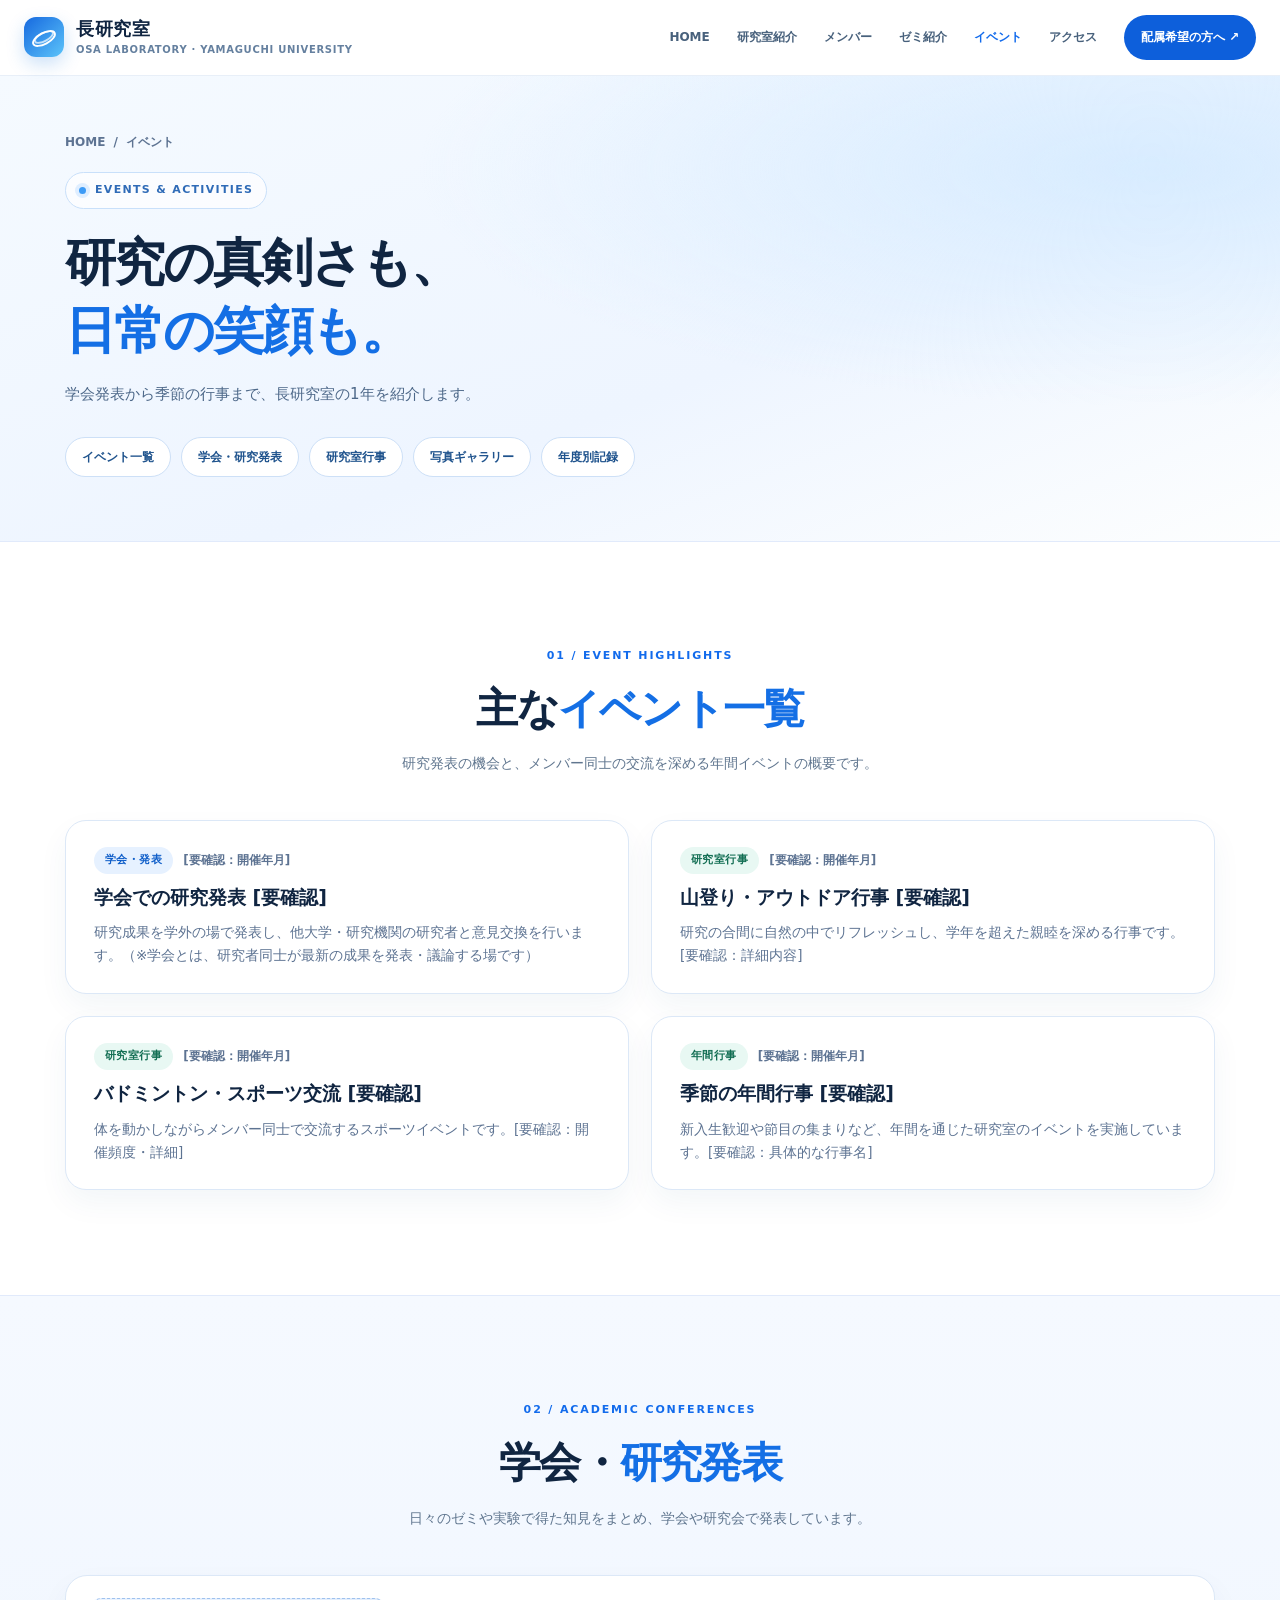
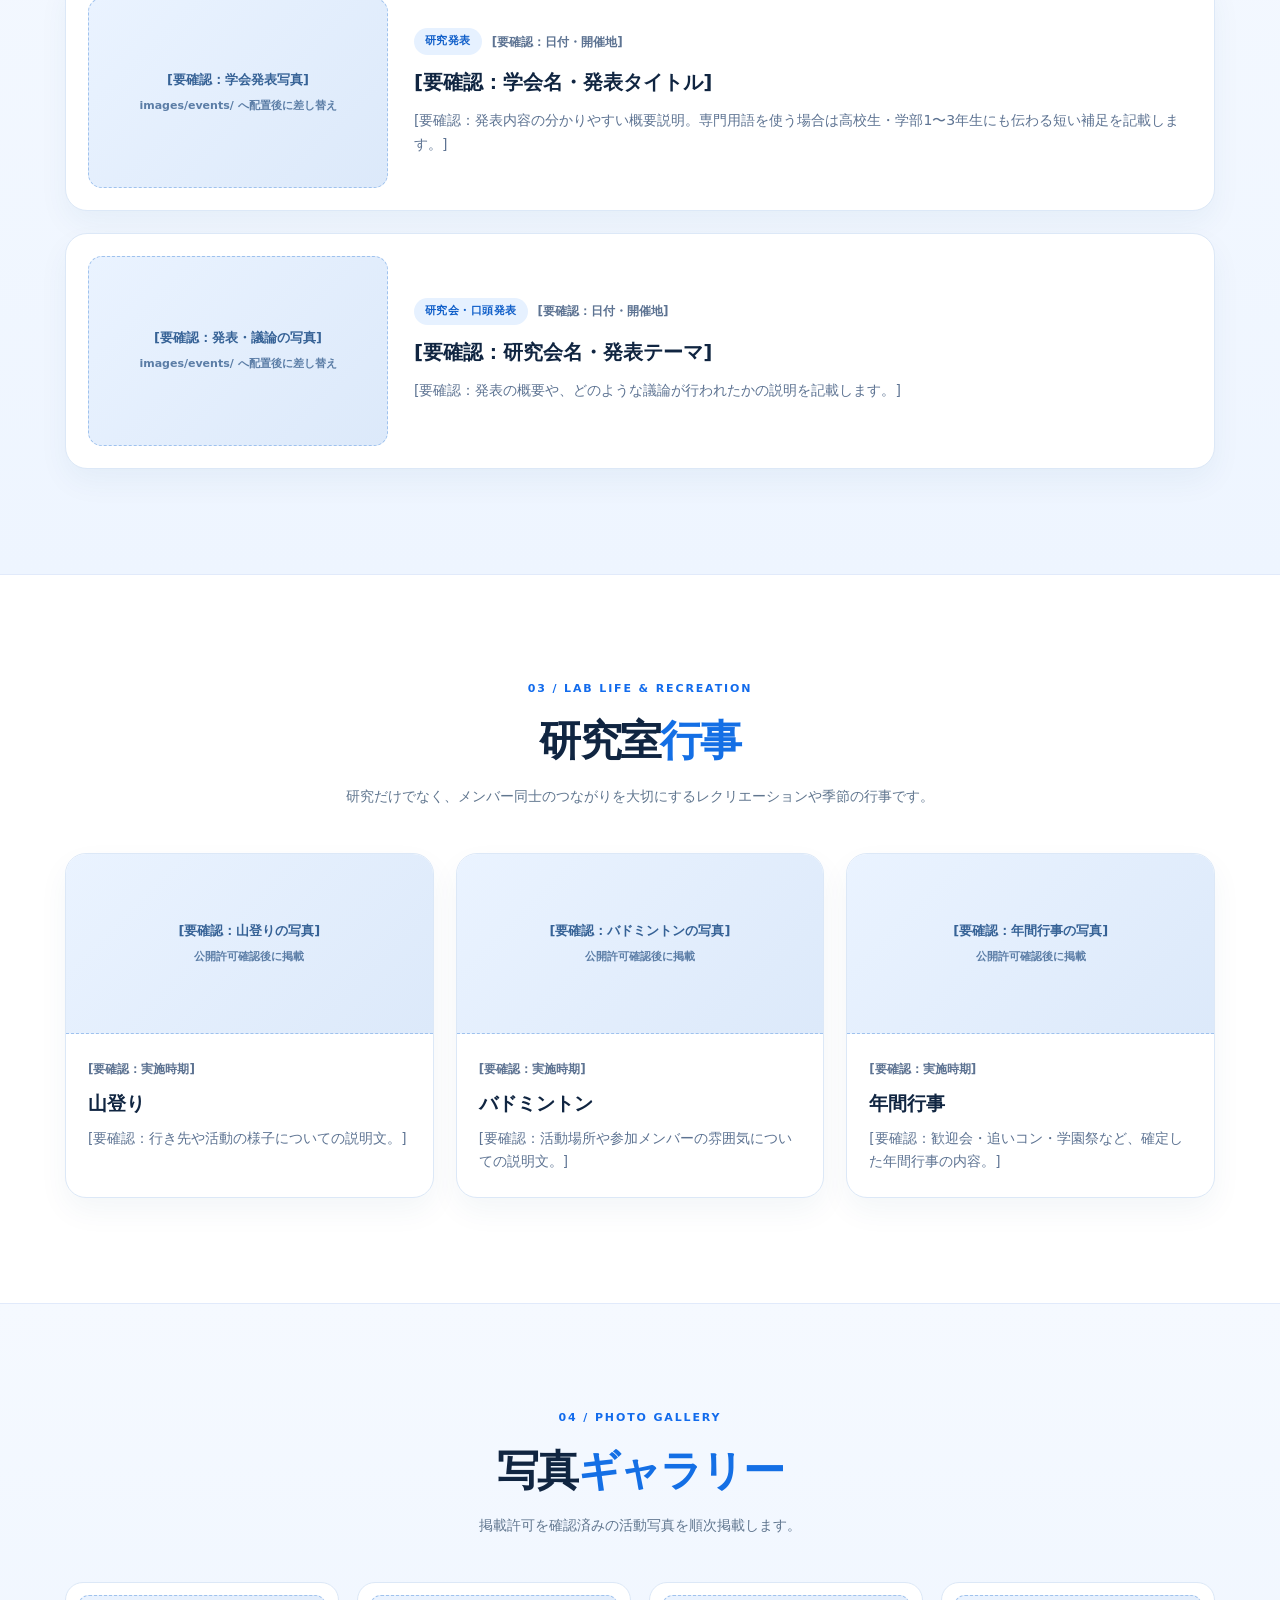
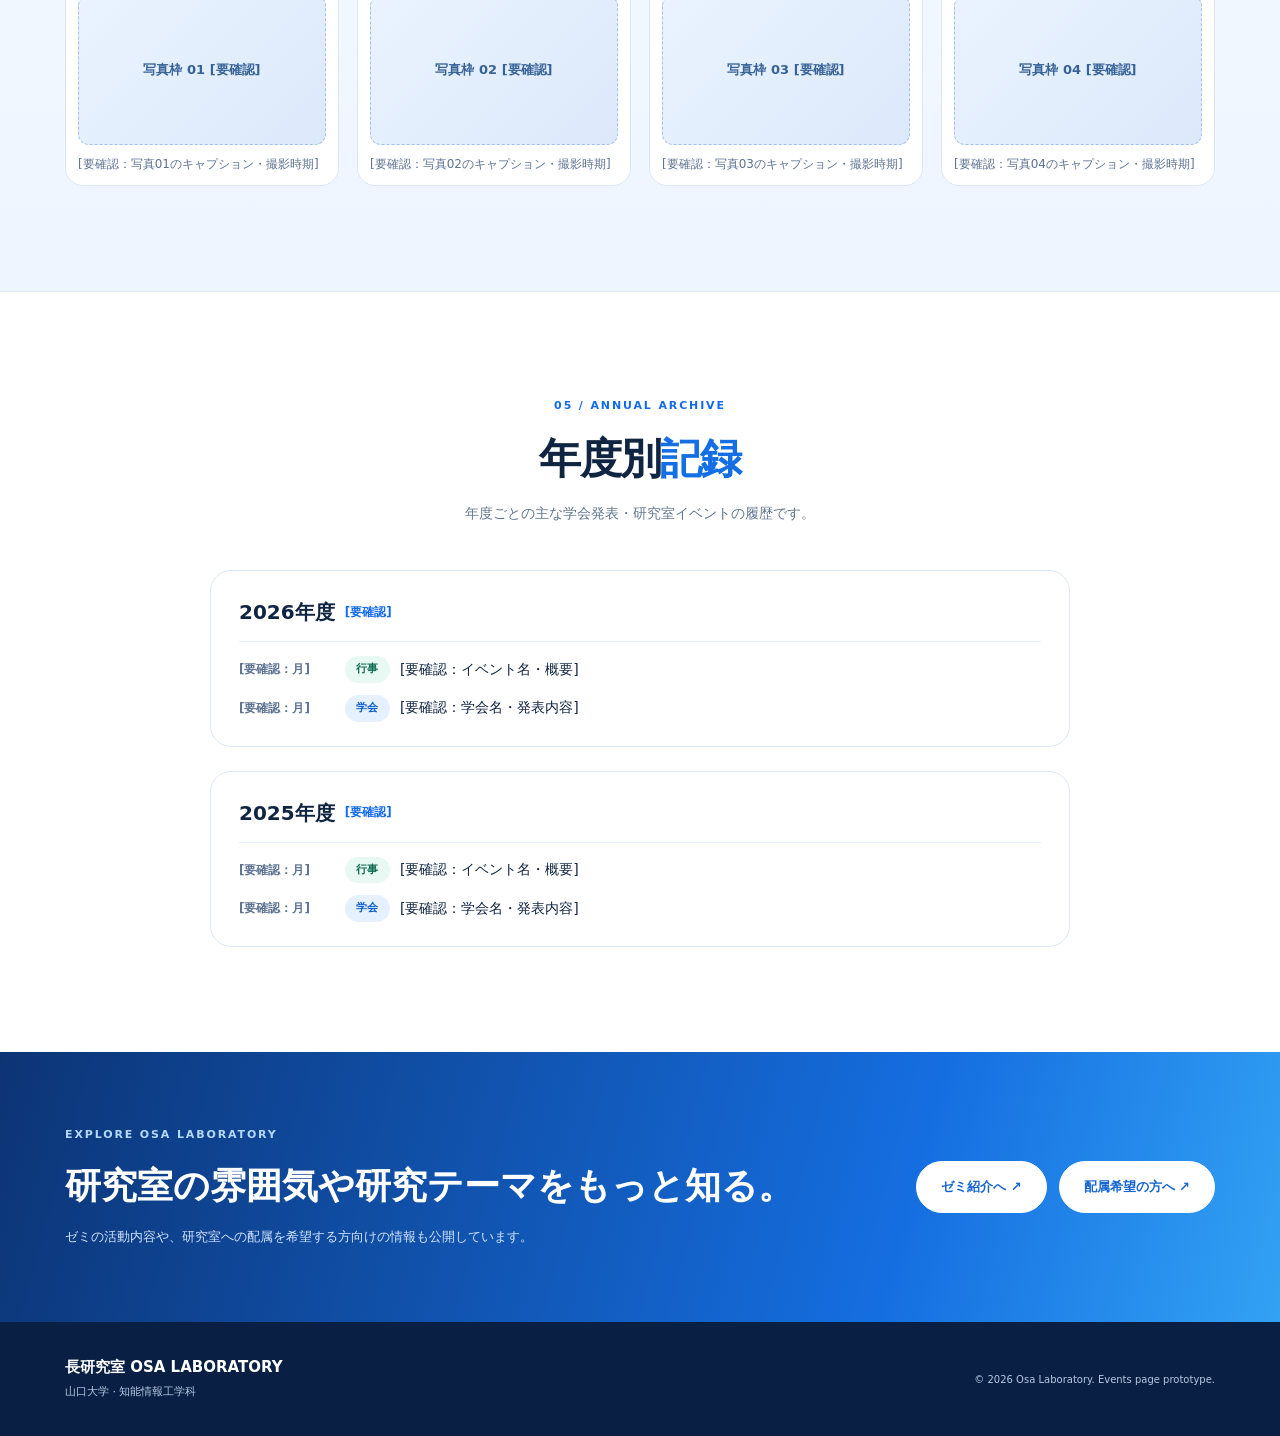
==== lab_website/events.html @ 652b9b71 "イベントページ追加したよ～by芳賀" ====
<!DOCTYPE html>
<html lang="ja">
    <head>
        <meta charset="utf-8">
        <meta name="viewport" content="width=device-width,initial-scale=1">
        <meta name="description" content="山口大学 長研究室のイベント一覧。学会発表から季節の行事まで、研究室の1年を紹介します。">
        <title>イベント | 長研究室</title>
        <!-- 共通CSS（Aさん管理・変更禁止） -->
        <link rel="stylesheet" href="css/style.css">
        <!-- イベントページ専用CSS（D担当） -->
        <link rel="stylesheet" href="css/events.css">
    </head>
    <body>
        <!-- ========== 共通ヘッダー（index.htmlと同じ構造） ========== -->
        <header>
            <div class="head-inner">
                <a class="brand" href="index.html" aria-label="長研究室 ホームへ">
                    <span class="brand-mark" aria-hidden="true"></span>
                    <span>
                        <strong>長研究室</strong>
                        <small>OSA LABORATORY · YAMAGUCHI UNIVERSITY</small>
                    </span>
                </a>
                <button class="mobile-button" id="menuButton" aria-expanded="false" aria-controls="navigation" aria-label="メニューを開く">☰</button>
                <nav class="nav" id="navigation" aria-label="メインナビゲーション">
                    <a href="index.html">HOME</a>
                    <a href="lab.html">研究室紹介</a>
                    <a href="members.html">メンバー</a>
                    <a href="seminar.html">ゼミ紹介</a>
                    <a href="events.html" class="nav-active" aria-current="page">イベント</a>
                    <a href="access.html">アクセス</a>
                    <a href="students.html" class="nav-cta">配属希望の方へ ↗</a>
                </nav>
            </div>
        </header>

        <main>
            <!-- ========== ページヒーロー（採用：キャッチコピー案①） ========== -->
            <section class="events-hero">
                <div class="container">
                    <nav class="events-breadcrumb" aria-label="パンくずリスト">
                        <a href="index.html">HOME</a>
                        <span aria-hidden="true">/</span>
                        <span>イベント</span>
                    </nav>

                    <span class="eyebrow"><i></i> EVENTS &amp; ACTIVITIES</span>

                    <!-- 差し替え箇所：メインキャッチコピー -->
                    <h1>研究の真剣さも、<br><span class="blue-span">日常の笑顔も。</span></h1>

                    <!-- 差し替え箇所：サブコピー -->
                    <p class="events-hero-lead">学会発表から季節の行事まで、長研究室の1年を紹介します。</p>

                    <!-- セクションへのページ内リンク -->
                    <div class="events-jump-links" aria-label="ページ内メニュー">
                        <a class="events-jump-pill" href="#highlights">イベント一覧</a>
                        <a class="events-jump-pill" href="#academic">学会・研究発表</a>
                        <a class="events-jump-pill" href="#campus-life">研究室行事</a>
                        <a class="events-jump-pill" href="#gallery">写真ギャラリー</a>
                        <a class="events-jump-pill" href="#archive">年度別記録</a>
                    </div>
                </div>
            </section>

            <!-- ========== 01. イベント一覧（ピックアップ） ========== -->
            <section class="section events-section" id="highlights">
                <div class="container">
                    <div class="section-head">
                        <div class="micro">01 / EVENT HIGHLIGHTS</div>
                        <h2>主な<span class="blue-span">イベント一覧</span></h2>
                        <p>研究発表の機会と、メンバー同士の交流を深める年間イベントの概要です。</p>
                    </div>

                    <div class="events-highlight-grid">
                        <!-- 差し替え箇所：イベントカード1（確定情報に置き換え） -->
                        <article class="events-card">
                            <div class="events-card-meta">
                                <span class="events-badge events-badge-academic">学会・発表</span>
                                <time class="events-date">[要確認：開催年月]</time>
                            </div>
                            <h3>学会での研究発表 [要確認]</h3>
                            <p>研究成果を学外の場で発表し、他大学・研究機関の研究者と意見交換を行います。（※学会とは、研究者同士が最新の成果を発表・議論する場です）</p>
                        </article>

                        <!-- 差し替え箇所：イベントカード2（確定情報に置き換え） -->
                        <article class="events-card">
                            <div class="events-card-meta">
                                <span class="events-badge events-badge-life">研究室行事</span>
                                <time class="events-date">[要確認：開催年月]</time>
                            </div>
                            <h3>山登り・アウトドア行事 [要確認]</h3>
                            <p>研究の合間に自然の中でリフレッシュし、学年を超えた親睦を深める行事です。[要確認：詳細内容]</p>
                        </article>

                        <!-- 差し替え箇所：イベントカード3（確定情報に置き換え） -->
                        <article class="events-card">
                            <div class="events-card-meta">
                                <span class="events-badge events-badge-life">研究室行事</span>
                                <time class="events-date">[要確認：開催年月]</time>
                            </div>
                            <h3>バドミントン・スポーツ交流 [要確認]</h3>
                            <p>体を動かしながらメンバー同士で交流するスポーツイベントです。[要確認：開催頻度・詳細]</p>
                        </article>

                        <!-- 差し替え箇所：イベントカード4（確定情報に置き換え） -->
                        <article class="events-card">
                            <div class="events-card-meta">
                                <span class="events-badge events-badge-life">年間行事</span>
                                <time class="events-date">[要確認：開催年月]</time>
                            </div>
                            <h3>季節の年間行事 [要確認]</h3>
                            <p>新入生歓迎や節目の集まりなど、年間を通じた研究室のイベントを実施しています。[要確認：具体的な行事名]</p>
                        </article>
                    </div>
                </div>
            </section>

            <!-- ========== 02. 学会・研究発表 ========== -->
            <section class="section events-section events-section-alt" id="academic">
                <div class="container">
                    <div class="section-head">
                        <div class="micro">02 / ACADEMIC CONFERENCES</div>
                        <h2>学会・<span class="blue-span">研究発表</span></h2>
                        <p>日々のゼミや実験で得た知見をまとめ、学会や研究会で発表しています。</p>
                    </div>

                    <div class="events-academic-list">
                        <!-- 差し替え箇所：学会発表実績1 -->
                        <article class="events-academic-item">
                            <div class="events-media-placeholder" role="img" aria-label="学会発表の仮画像枠">
                                <span>[要確認：学会発表写真]<br><small>images/events/ へ配置後に差し替え</small></span>
                            </div>
                            <!--
                            【写真入手後の差し替え例】
                            <img class="events-academic-img" src="images/events/conference-01.jpg" alt="〇〇学会でポスター発表を行う学生の様子">
                            -->
                            <div class="events-academic-body">
                                <div class="events-card-meta">
                                    <span class="events-badge events-badge-academic">研究発表</span>
                                    <span class="events-date">[要確認：日付・開催地]</span>
                                </div>
                                <h3>[要確認：学会名・発表タイトル]</h3>
                                <p>[要確認：発表内容の分かりやすい概要説明。専門用語を使う場合は高校生・学部1〜3年生にも伝わる短い補足を記載します。]</p>
                            </div>
                        </article>

                        <!-- 差し替え箇所：学会発表実績2 -->
                        <article class="events-academic-item">
                            <div class="events-media-placeholder" role="img" aria-label="研究会発表の仮画像枠">
                                <span>[要確認：発表・議論の写真]<br><small>images/events/ へ配置後に差し替え</small></span>
                            </div>
                            <div class="events-academic-body">
                                <div class="events-card-meta">
                                    <span class="events-badge events-badge-academic">研究会・口頭発表</span>
                                    <span class="events-date">[要確認：日付・開催地]</span>
                                </div>
                                <h3>[要確認：研究会名・発表テーマ]</h3>
                                <p>[要確認：発表の概要や、どのような議論が行われたかの説明を記載します。]</p>
                            </div>
                        </article>
                    </div>
                </div>
            </section>

            <!-- ========== 03. 研究室行事 ========== -->
            <section class="section events-section" id="campus-life">
                <div class="container">
                    <div class="section-head">
                        <div class="micro">03 / LAB LIFE &amp; RECREATION</div>
                        <h2>研究室<span class="blue-span">行事</span></h2>
                        <p>研究だけでなく、メンバー同士のつながりを大切にするレクリエーションや季節の行事です。</p>
                    </div>

                    <div class="events-life-grid">
                        <!-- 差し替え箇所：研究室行事1（山登り） -->
                        <article class="events-life-card">
                            <div class="events-media-placeholder events-media-square" role="img" aria-label="山登り行事の仮画像枠">
                                <span>[要確認：山登りの写真]<br><small>公開許可確認後に掲載</small></span>
                            </div>
                            <div class="events-life-body">
                                <span class="events-date">[要確認：実施時期]</span>
                                <h3>山登り</h3>
                                <p>[要確認：行き先や活動の様子についての説明文。]</p>
                            </div>
                        </article>

                        <!-- 差し替え箇所：研究室行事2（バドミントン） -->
                        <article class="events-life-card">
                            <div class="events-media-placeholder events-media-square" role="img" aria-label="バドミントン交流の仮画像枠">
                                <span>[要確認：バドミントンの写真]<br><small>公開許可確認後に掲載</small></span>
                            </div>
                            <div class="events-life-body">
                                <span class="events-date">[要確認：実施時期]</span>
                                <h3>バドミントン</h3>
                                <p>[要確認：活動場所や参加メンバーの雰囲気についての説明文。]</p>
                            </div>
                        </article>

                        <!-- 差し替え箇所：研究室行事3（年間行事） -->
                        <article class="events-life-card">
                            <div class="events-media-placeholder events-media-square" role="img" aria-label="年間行事の仮画像枠">
                                <span>[要確認：年間行事の写真]<br><small>公開許可確認後に掲載</small></span>
                            </div>
                            <div class="events-life-body">
                                <span class="events-date">[要確認：実施時期]</span>
                                <h3>年間行事</h3>
                                <p>[要確認：歓迎会・追いコン・学園祭など、確定した年間行事の内容。]</p>
                            </div>
                        </article>
                    </div>
                </div>
            </section>

            <!-- ========== 04. 写真ギャラリー ========== -->
            <section class="section events-section events-section-alt" id="gallery">
                <div class="container">
                    <div class="section-head">
                        <div class="micro">04 / PHOTO GALLERY</div>
                        <h2>写真<span class="blue-span">ギャラリー</span></h2>
                        <p>掲載許可を確認済みの活動写真を順次掲載します。</p>
                    </div>

                    <div class="events-gallery-grid">
                        <!-- 差し替え箇所：ギャラリー写真1〜4（本人・撮影者の公開許可確認後にimgタグへ変更） -->
                        <figure class="events-gallery-item">
                            <div class="events-media-placeholder events-media-gallery" role="img" aria-label="活動写真1の仮枠">
                                <span>写真枠 01 [要確認]</span>
                            </div>
                            <figcaption>[要確認：写真01のキャプション・撮影時期]</figcaption>
                        </figure>

                        <figure class="events-gallery-item">
                            <div class="events-media-placeholder events-media-gallery" role="img" aria-label="活動写真2の仮枠">
                                <span>写真枠 02 [要確認]</span>
                            </div>
                            <figcaption>[要確認：写真02のキャプション・撮影時期]</figcaption>
                        </figure>

                        <figure class="events-gallery-item">
                            <div class="events-media-placeholder events-media-gallery" role="img" aria-label="活動写真3の仮枠">
                                <span>写真枠 03 [要確認]</span>
                            </div>
                            <figcaption>[要確認：写真03のキャプション・撮影時期]</figcaption>
                        </figure>

                        <figure class="events-gallery-item">
                            <div class="events-media-placeholder events-media-gallery" role="img" aria-label="活動写真4の仮枠">
                                <span>写真枠 04 [要確認]</span>
                            </div>
                            <figcaption>[要確認：写真04のキャプション・撮影時期]</figcaption>
                        </figure>
                    </div>
                </div>
            </section>

            <!-- ========== 05. 年度別記録 ========== -->
            <section class="section events-section" id="archive">
                <div class="container">
                    <div class="section-head">
                        <div class="micro">05 / ANNUAL ARCHIVE</div>
                        <h2>年度別<span class="blue-span">記録</span></h2>
                        <p>年度ごとの主な学会発表・研究室イベントの履歴です。</p>
                    </div>

                    <div class="events-archive-wrap">
                        <!-- 差し替え箇所：2026年度の記録 -->
                        <div class="events-archive-year">
                            <h3>2026年度 <span class="events-archive-note">[要確認]</span></h3>
                            <ul class="events-archive-list">
                                <li>
                                    <span class="events-archive-month">[要確認：月]</span>
                                    <span class="events-badge events-badge-life">行事</span>
                                    <span>[要確認：イベント名・概要]</span>
                                </li>
                                <li>
                                    <span class="events-archive-month">[要確認：月]</span>
                                    <span class="events-badge events-badge-academic">学会</span>
                                    <span>[要確認：学会名・発表内容]</span>
                                </li>
                            </ul>
                        </div>

                        <!-- 差し替え箇所：2025年度の記録 -->
                        <div class="events-archive-year">
                            <h3>2025年度 <span class="events-archive-note">[要確認]</span></h3>
                            <ul class="events-archive-list">
                                <li>
                                    <span class="events-archive-month">[要確認：月]</span>
                                    <span class="events-badge events-badge-life">行事</span>
                                    <span>[要確認：イベント名・概要]</span>
                                </li>
                                <li>
                                    <span class="events-archive-month">[要確認：月]</span>
                                    <span class="events-badge events-badge-academic">学会</span>
                                    <span>[要確認：学会名・発表内容]</span>
                                </li>
                            </ul>
                        </div>
                    </div>
                </div>
            </section>

            <!-- ========== 共通誘導帯（style.cssの.closingを再利用） ========== -->
            <section class="closing">
                <div class="container closing-grid">
                    <div>
                        <div class="micro closing-eyebrow">EXPLORE OSA LABORATORY</div>
                        <h2>研究室の雰囲気や研究テーマをもっと知る。</h2>
                        <p>ゼミの活動内容や、研究室への配属を希望する方向けの情報も公開しています。</p>
                    </div>
                    <div class="events-closing-actions">
                        <a class="btn-ghost" href="seminar.html">ゼミ紹介へ ↗</a>
                        <a class="btn-ghost" href="students.html">配属希望の方へ ↗</a>
                    </div>
                </div>
            </section>
        </main>

        <!-- ========== 共通フッター（index.htmlと同じ構造） ========== -->
        <footer>
            <div class="container foot">
                <div>
                    <strong>長研究室 OSA LABORATORY</strong>
                    <p>山口大学 · 知能情報工学科</p>
                </div>
                <small>© 2026 Osa Laboratory. Events page prototype.</small>
            </div>
        </footer>

        <!-- スマホ用ハンバーガーメニュー開閉（main.jsはHOME専用要素を参照してエラーになるため、ここではメニュー制御のみ安全に記述） -->
        <script>
            const nav = document.getElementById('navigation');
            const menu = document.getElementById('menuButton');
            if (nav && menu) {
                menu.addEventListener('click', () => {
                    const open = nav.classList.toggle('open');
                    menu.setAttribute('aria-expanded', String(open));
                    menu.textContent = open ? '✕' : '☰';
                });
                nav.querySelectorAll('a').forEach((link) => {
                    link.addEventListener('click', () => {
                        nav.classList.remove('open');
                        menu.setAttribute('aria-expanded', 'false');
                        menu.textContent = '☰';
                    });
                });
            }
        </script>
    </body>
</html>
---- lab_website/css/style.css ----
/* Osa Laboratory — HOME page styles */

:root {
    --ink: #102541;
    --navy: #0a2350;
    --sub: #5d7392;
    --blue: #126bec;
    --sky: #53bbff;
    --line: #e1eafb;
    --pale: #f5f9ff;
    --white: #fff;
    --shadow: 0 22px 70px rgba(21,65,131,.12);
}

* {
    box-sizing: border-box;
}

html {
    scroll-behavior: smooth;
}

body {
    margin: 0;
    color: var(--ink);
    background: var(--white);
    font-family: Inter,"Hiragino Kaku Gothic ProN","Yu Gothic",Meiryo,system-ui,sans-serif;
    line-height: 1.7;
}

button,input {
    font: inherit;
}

button {
    cursor: pointer;
}

a {
    color: inherit;
    text-decoration: none;
}

button:focus-visible,a:focus-visible,input:focus-visible {
    outline: 3px solid #65bcff;
    outline-offset: 4px;
}

.container {
    width: min(1150px,calc(100% - 46px));
    margin-inline: auto;
}

.micro {
    font-size: 11px;
    font-weight: 850;
    letter-spacing: .17em;
    color: var(--blue);
}

.muted {
    color: var(--sub);
}

header {
    height: 76px;
    display: flex;
    align-items: center;
    position: sticky;
    top: 0;
    z-index: 50;
    background: #ffffffeb;
    backdrop-filter: blur(18px);
    border-bottom: 1px solid #e8eff8;
}

.head-inner {
    display: flex;
    align-items: center;
    justify-content: space-between;
    gap: 24px;
    width: min(1260px,calc(100% - 48px));
    margin: auto;
}

.brand {
    display: flex;
    align-items: center;
    gap: 12px;
    flex-shrink: 0;
}

.brand-mark {
    width: 40px;
    height: 40px;
    border-radius: 12px;
    background: linear-gradient(135deg,#1669df,#5cc4fa);
    position: relative;
    box-shadow: 0 7px 18px #1474df37;
}

.brand-mark:before,.brand-mark:after {
    content: "";
    position: absolute;
    left: 7px;
    right: 7px;
    top: 15px;
    height: 9px;
    border: 2px solid white;
    border-radius: 50%;
    transform: rotate(-28deg);
}

.brand-mark:after {
    top: 9px;
    bottom: 9px;
    left: 15px;
    right: 15px;
    height: auto;
    transform: rotate(62deg);
    opacity: .7;
}

.brand strong {
    display: block;
    font-size: 18px;
    letter-spacing: .04em;
    line-height: 1.3;
}

.brand small {
    display: block;
    font-size: 10px;
    letter-spacing: .07em;
    color: #65809f;
    font-weight: 700;
}

.nav {
    display: flex;
    align-items: center;
    gap: 27px;
}

.nav a {
    font-size: 12px;
    font-weight: 760;
    color: #48617c;
    white-space: nowrap;
    transition: color .2s;
}

.nav a:hover {
    color: var(--blue);
}

.nav .nav-active {
    color: var(--blue);
}

.nav .nav-cta {
    background: #0d5fdb;
    color: #fff;
    padding: 12px 17px;
    border-radius: 999px;
}

.nav .nav-cta:hover {
    background: #064ba9;
    color: white;
}

.mobile-button {
    display: none;
    border: 0;
    background: #eef5ff;
    color: #145bbd;
    border-radius: 10px;
    padding: 9px 11px;
}

.hero {
    position: relative;
    overflow: hidden;
    background: radial-gradient(ellipse at 88% 25%,#d8ecff 0%,transparent 42%),radial-gradient(ellipse at 3% 80%,#e0efff 0%,transparent 42%),linear-gradient(160deg,#f5faff,#eef5ff 55%,#fdfefe);
    padding: 78px 0 66px;
}

.hero:before {
    content: "";
    position: absolute;
    width: 780px;
    height: 780px;
    border: 1px solid #69adf824;
    border-radius: 50%;
    left: -390px;
    top: 110px;
    box-shadow: 0 0 0 95px #91c4ff09,0 0 0 190px #91c4ff08;
}

.hero-grid {
    position: relative;
    display: grid;
    grid-template-columns: .91fr 1.09fr;
    align-items: center;
    gap: 42px;
}

.eyebrow {
    display: inline-flex;
    align-items: center;
    gap: 9px;
    padding: 8px 13px;
    border: 1px solid #c9e0fa;
    background: #ffffffad;
    border-radius: 999px;
    color: #2f6bb7;
    font-size: 11px;
    font-weight: 850;
    letter-spacing: .12em;
}

.eyebrow i {
    width: 7px;
    height: 7px;
    border-radius: 50%;
    background: #3d9bf6;
    box-shadow: 0 0 0 4px #dfeeff;
}

.hero h1 {
    font-size: clamp(37px,4.2vw,64px);
    letter-spacing: -.055em;
    line-height: 1.3;
    margin: 25px 0;
}

.hero h1 em {
    font-style: normal;
    color: #1166da;
}

.hero p {
    color: #4d6889;
    font-size: 15px;
    line-height: 2;
    max-width: 500px;
}

.hero-actions {
    display: flex;
    gap: 12px;
    align-items: center;
    flex-wrap: wrap;
    margin-top: 29px;
}

.btn-primary,.btn-ghost {
    display: inline-flex;
    align-items: center;
    justify-content: center;
    gap: 10px;
    border-radius: 999px;
    padding: 14px 24px;
    font-size: 13px;
    font-weight: 850;
    border: 0;
}

.btn-primary {
    background: #176feb;
    color: white;
    box-shadow: 0 12px 30px #176feb38;
}

.btn-primary:hover {
    background: #095ac9;
}

.btn-ghost {
    border: 1px solid #c8dbf4;
    background: #fff;
    color: #21518b;
}

.btn-ghost:hover {
    background: #f3f9ff;
}

.hero-card {
    border-radius: 26px;
    background: #fff;
    padding: 12px;
    box-shadow: 0 30px 85px #326fb032;
    border: 1px solid #d7e6f8;
    transform: none;
}

.hero-scene {
    border-radius: 17px;
    overflow: hidden;
    position: relative;
    aspect-ratio: 1.38;
    background: radial-gradient(#d7ecfb,#86add0);
    isolation: isolate;
}

.hero-scene:after {
    content: "";
    pointer-events: none;
    position: absolute;
    inset: 0;
    background: linear-gradient(0deg,#061b4480,transparent 35%);
}

.hero-scene canvas {
    position: absolute;
    inset: 0;
    width: 100%;
    height: 100%;
    display: block;
}

.hero-chip {
    position: absolute;
    left: 19px;
    top: 19px;
    z-index: 2;
    border-radius: 999px;
    background: #ffffffdf;
    color: #195b9a;
    font-weight: 800;
    padding: 7px 13px;
    font-size: 11px;
    backdrop-filter: blur(6px);
}

.hero-caption {
    position: absolute;
    bottom: 20px;
    left: 23px;
    z-index: 2;
    color: white;
    font-size: 20px;
    line-height: 1.45;
    font-weight: 850;
    text-shadow: 0 2px 10px #001d3c74;
}

.hero-caption small {
    display: block;
    color: #d6ebff;
    font-size: 10px;
    letter-spacing: .1em;
}

.floating-bubble {
    position: absolute;
    right: -14px;
    bottom: 22px;
    background: white;
    border: 1px solid #dce9fc;
    box-shadow: 0 12px 38px #1e548333;
    border-radius: 16px;
    padding: 15px 17px;
    font-size: 11px;
    color: #536987;
    transform: none;
}

.floating-bubble strong {
    color: #145ec1;
    font-size: 14px;
}

.scroll-hint {
    display: flex;
    align-items: center;
    gap: 9px;
    margin-top: 60px;
    font-size: 10px;
    font-weight: 850;
    letter-spacing: .18em;
    color: #7c9bb9;
}

.scroll-hint:after {
    content: "";
    width: 50px;
    height: 1px;
    background: #9ec0e8;
}

.intro-line {
    padding: 39px 0;
    border-bottom: 1px solid #e6eef8;
}

.intro-line .container {
    display: flex;
    align-items: center;
    justify-content: space-between;
    gap: 20px;
}

.intro-line p {
    font-size: 14px;
    margin: 0;
    color: #58718f;
}

.intro-line b {
    color: #185bb1;
}

.intro-line .tiny {
    color: #8da2b9;
    font-size: 10px;
    letter-spacing: .13em;
    white-space: nowrap;
}

.section {
    padding: 105px 0;
}

.section-head {
    text-align: center;
    max-width: 730px;
    margin: 0 auto 44px;
}

.section-head h2 {
    font-size: clamp(29px,3.5vw,42px);
    line-height: 1.42;
    letter-spacing: -.04em;
    margin: 13px 0 12px;
}

.section-head p {
    font-size: 14px;
    color: #60768f;
}

.blue-span {
    color: #146fe5;
}

.experience {
    background: linear-gradient(180deg,#fff 0%,#f4f8ff 100%);
}

.exp-card {
    background: #fff;
    border: 1px solid #dce8f7;
    border-radius: 23px;
    box-shadow: var(--shadow);
    overflow: hidden;
}

.exp-top {
    padding: 22px 27px;
    display: flex;
    justify-content: space-between;
    align-items: center;
    gap: 20px;
}

.exp-top h3 {
    font-size: 19px;
    margin: 0;
}

.exp-top p {
    font-size: 12px;
    color: #72859e;
    margin: 3px 0 0;
}

.exp-tag {
    font-size: 10px;
    letter-spacing: .08em;
    border-radius: 999px;
    background: #eaf3ff;
    color: #2471ce;
    padding: 8px 12px;
    font-weight: 800;
    white-space: nowrap;
}

.exp-canvas-wrap {
    position: relative;
    margin: 0 18px;
    background: #b5c7d7;
    border-radius: 15px;
    overflow: hidden;
    aspect-ratio: 16/9;
}

.exp-canvas-wrap canvas {
    display: block;
    width: 100%;
    height: 100%;
}

.exp-loading {
    position: absolute;
    inset: 0;
    display: grid;
    place-items: center;
    color: #284f7f;
    background: linear-gradient(135deg,#e6f3fd,#c5d8e9);
    font-size: 14px;
}

.exp-canvas-wrap.is-loaded .exp-loading {
    display: none;
}

.exp-canvas-wrap .scene-title {
    position: absolute;
    left: 18px;
    top: 16px;
    pointer-events: none;
    background: #ffffffe8;
    color: #315c88;
    border-radius: 8px;
    font-size: 11px;
    font-weight: 800;
    padding: 7px 12px;
}

.exp-below {
    display: grid;
    grid-template-columns: 1fr 1fr;
    gap: 18px;
    padding: 22px 27px;
}

.switches {
    display: flex;
    gap: 8px;
    flex-wrap: wrap;
}

.pill {
    border: 1px solid #d3e3f7;
    background: #fff;
    padding: 9px 16px;
    border-radius: 999px;
    font-size: 12px;
    font-weight: 800;
    color: #42658a;
}

.pill.active {
    color: #fff;
    background: #166de5;
    border-color: #166de5;
}

.controls {
    display: grid;
    grid-template-columns: 1fr 1fr;
    column-gap: 22px;
    row-gap: 10px;
}

.control label {
    display: flex;
    justify-content: space-between;
    gap: 10px;
    font-size: 11px;
    color: #58718b;
    font-weight: 760;
}

.control output {
    color: #0f63d6;
    font-variant-numeric: tabular-nums;
}

input[type=range] {
    width: 100%;
    accent-color: #126dec;
    cursor: pointer;
}

.exp-footer {
    display: flex;
    justify-content: space-between;
    gap: 18px;
    align-items: center;
    margin: 0 27px;
    padding: 18px 0 22px;
    border-top: 1px solid #e8eef7;
}

.exp-footer p {
    font-size: 12px;
    color: #6f819a;
    margin: 0;
}

.small-action {
    display: inline-flex;
    align-items: center;
    gap: 6px;
    border: 1px solid #cadcf4;
    background: white;
    border-radius: 9px;
    padding: 9px 13px;
    color: #235991;
    font-size: 11px;
    font-weight: 800;
}

.small-action:hover {
    background: #eef7ff;
}

.more {
    background: #fff;
}

.illusion-grid {
    display: grid;
    grid-template-columns: repeat(2,minmax(0,1fr));
    gap: 22px;
}

.illusion-card {
    border: 1px solid #e1e9f5;
    border-radius: 21px;
    overflow: hidden;
    background: #fff;
    box-shadow: 0 13px 30px #1c4a7f0b;
}

.illusion-visual {
    height: 245px;
    position: relative;
    overflow: hidden;
    display: grid;
    place-items: center;
    background: #f3f7fd;
}

.illusion-card:nth-child(2) .illusion-visual {
    background: #e9f0f7;
}

.illusion-body {
    padding: 22px 25px 24px;
}

.illusion-body .index {
    font-size: 10px;
    letter-spacing: .11em;
    color: #2275e6;
    font-weight: 850;
}

.illusion-body h3 {
    margin: 7px 0 5px;
    font-size: 20px;
}

.illusion-body p {
    color: #6f8097;
    font-size: 12px;
    margin: 0 0 15px;
}

.mini-btn {
    background: #eef5ff;
    border: 1px solid #cfe2f9;
    color: #1b64bc;
    padding: 8px 14px;
    border-radius: 99px;
    font-size: 11px;
    font-weight: 800;
}

.ebbing {
    display: flex;
    gap: 45px;
    align-items: center;
    justify-content: center;
}

.cluster {
    position: relative;
    width: 170px;
    height: 170px;
}

.cluster .center {
    position: absolute;
    left: 67px;
    top: 67px;
    width: 36px;
    height: 36px;
    background: #ff9747;
    border-radius: 50%;
    border: 2px solid #ec6d20;
    z-index: 2;
}

.cluster .outer {
    position: absolute;
    left: 85px;
    top: 85px;
    background: #78adf6;
    border-radius: 50%;
    transform: translate(-50%,-50%) translate(var(--x),var(--y));
}

.cluster.one .outer {
    width: 48px;
    height: 48px;
}

.cluster.two .outer {
    width: 16px;
    height: 16px;
}

.cluster.no-surround .outer {
    opacity: 0;
}

.brightness {
    width: min(86%,460px);
    height: 146px;
    display: grid;
    grid-template-columns: 1fr 1fr;
    border-radius: 12px;
    overflow: hidden;
    box-shadow: 0 12px 25px #0e24301c;
}

.brightness .left,.brightness .right {
    display: grid;
    place-items: center;
}

.brightness .left {
    background: #354455;
}

.brightness .right {
    background: #e8eff7;
}

.brightness span {
    display: block;
    width: 63px;
    height: 63px;
    background: #989fa7;
    border-radius: 8px;
    box-shadow: 0 2px 5px #0002;
}

.brightness.same .left,.brightness.same .right {
    background: #bdc8d5;
}

.closing {
    padding: 74px 0;
    background: linear-gradient(105deg,#0c3475,#156ee0 70%,#32a2f4);
    color: white;
}

.closing-grid {
    display: flex;
    align-items: center;
    justify-content: space-between;
    gap: 30px;
}

.closing h2 {
    font-size: clamp(26px,3vw,36px);
    margin: 10px 0;
}

.closing p {
    font-size: 13px;
    color: #d1e4ff;
    margin: 0;
}

.closing .btn-ghost {
    background: white;
    border-color: white;
    color: #1766d0;
}

footer {
    background: #092044;
    color: #b4c9e4;
    padding: 31px 0;
}

.foot {
    display: flex;
    justify-content: space-between;
    align-items: center;
    gap: 20px;
}

.foot strong {
    color: white;
    font-size: 15px;
}

.foot p {
    font-size: 11px;
    margin: 3px 0;
}

.foot small {
    font-size: 10px;
}

@media(max-width:1000px) {
    .nav {
        gap: 14px;
    }
    .nav a {
        font-size: 11px;
    }
    .hero-grid {
        gap: 20px;
    }
    .hero h1 {
        font-size: 44px;
    }
    .floating-bubble {
        right: 0;
    }
}

@media(max-width:780px) {
    header {
        height: 68px;
    }
    .mobile-button {
        display: block;
    }
    .nav {
        display: none;
        position: absolute;
        top: 67px;
        left: 0;
        right: 0;
        flex-direction: column;
        align-items: stretch;
        gap: 0;
        padding: 9px 24px 18px;
        background: white;
        box-shadow: 0 17px 30px #15436b20;
    }
    .nav.open {
        display: flex;
    }
    .nav a {
        padding: 12px 5px;
        font-size: 13px;
    }
    .nav .nav-cta {
        text-align: center;
        padding: 12px;
    }
    .hero {
        padding: 53px 0;
    }
    .hero-grid {
        grid-template-columns: 1fr;
    }
    .hero h1 {
        font-size: clamp(36px,8vw,55px);
    }
    .hero p {
        font-size: 14px;
    }
    .hero-card {
        transform: none;
    }
    .floating-bubble {
        right: 0;
    }
    .scroll-hint {
        margin-top: 34px;
    }
    .intro-line .tiny {
        display: none;
    }
    .section {
        padding: 75px 0;
    }
    .exp-below {
        grid-template-columns: 1fr;
    }
    .illusion-grid {
        grid-template-columns: 1fr;
    }
    .closing-grid {
        align-items: flex-start;
        flex-direction: column;
    }
    .foot {
        align-items: flex-start;
        flex-direction: column;
    }
}

@media(max-width:480px) {
    .container {
        width: min(100% - 28px,1150px);
    }
    .hero-card {
        padding: 7px;
        border-radius: 18px;
    }
    .hero-scene {
        border-radius: 12px;
    }
    .hero-caption {
        font-size: 14px;
        bottom: 14px;
        left: 14px;
    }
    .hero-chip {
        left: 12px;
        top: 12px;
        font-size: 9px;
    }
    .floating-bubble {
        display: none;
    }
    .exp-top {
        padding: 17px;
    }
    .exp-top h3 {
        font-size: 16px;
    }
    .exp-tag {
        font-size: 9px;
    }
    .exp-canvas-wrap {
        margin: 0 8px;
    }
    .exp-canvas-wrap .scene-title {
        font-size: 9px;
        left: 8px;
        top: 8px;
    }
    .exp-below {
        padding: 17px;
    }
    .controls {
        grid-template-columns: 1fr;
    }
    .exp-footer {
        margin: 0 17px;
        flex-wrap: wrap;
    }
    .illusion-visual {
        height: 212px;
    }
    .ebbing {
        transform: scale(.82);
        gap: 0;
    }
    .intro-line p {
        font-size: 12px;
    }
}

/* Shared layout utility classes */

.hero-media-wrapper {
    position: relative;
}

.control-label-header {
    margin-bottom: 11px;
}

.mode-note {
    font-size: 11px;
    margin: 13px 0 0;
}

.experiment-actions {
    display: flex;
    gap: 8px;
    flex-wrap: wrap;
}

.closing-eyebrow {
    color: #b4d9ff;
}

/* Hero scene alignment: keep the card level and clip the canvas to its frame. */

.hero-card {
    transform: none !important;
}

.floating-bubble {
    transform: none !important;
}

.hero-scene {
    position: relative;
    overflow: hidden;
}

.hero-scene canvas {
    position: absolute;
    inset: 0;
    display: block;
    width: 100%;
    height: 100%;
}
---- lab_website/css/events.css ----
﻿/* Osa Laboratory — Events page styles (担当: D / Haga)
   注意: style.css と競合しないよう、すべてのクラス名に .events- を付けています。
   body / header / footer などの共通要素への直接指定は行いません。 */

/* --- アンカーリンク時の固定ヘッダー被り防止 --- */
.events-section {
    scroll-margin-top: 84px;
}

.events-section-alt {
    background: linear-gradient(180deg, #f5f9ff 0%, #eef5ff 100%);
    border-top: 1px solid #e1eafb;
    border-bottom: 1px solid #e1eafb;
}

/* --- ページヒーロー --- */
.events-hero {
    background: radial-gradient(ellipse at 90% 20%, #d8ecff 0%, transparent 45%), linear-gradient(160deg, #f5faff, #eef5ff 60%, #fdfefe);
    padding: 56px 0 64px;
    border-bottom: 1px solid #e1eafb;
}

.events-breadcrumb {
    display: flex;
    align-items: center;
    gap: 8px;
    font-size: 12px;
    font-weight: 700;
    color: var(--sub);
    margin-bottom: 20px;
}

    .events-breadcrumb a:hover {
        color: var(--blue);
    }

.events-hero h1 {
    font-size: clamp(32px, 4vw, 52px);
    letter-spacing: -0.04em;
    line-height: 1.32;
    margin: 20px 0 16px;
}

.events-hero-lead {
    color: #4d6889;
    font-size: 15px;
    line-height: 1.9;
    max-width: 620px;
    margin: 0 0 28px;
}

/* --- ページ内リンクピル --- */
.events-jump-links {
    display: flex;
    flex-wrap: wrap;
    gap: 10px;
}

.events-jump-pill {
    display: inline-flex;
    align-items: center;
    padding: 9px 16px;
    border-radius: 999px;
    background: var(--white);
    border: 1px solid #cde0f7;
    color: #1f538d;
    font-size: 12px;
    font-weight: 800;
    transition: background-color 0.2s, border-color 0.2s, color 0.2s;
}

    .events-jump-pill:hover {
        background: var(--blue);
        border-color: var(--blue);
        color: var(--white);
    }

/* --- 共通カードパーツ・バッジ --- */
.events-card-meta {
    display: flex;
    align-items: center;
    flex-wrap: wrap;
    gap: 10px;
    margin-bottom: 10px;
}

.events-badge {
    display: inline-block;
    padding: 4px 11px;
    border-radius: 999px;
    font-size: 11px;
    font-weight: 800;
    letter-spacing: 0.04em;
}

.events-badge-academic {
    background: #e6f1ff;
    color: #0f5ec9;
}

.events-badge-life {
    background: #e8f8f3;
    color: #126e53;
}

.events-date {
    font-size: 12px;
    font-weight: 700;
    color: var(--sub);
}

/* --- 01. イベント一覧グリッド --- */
.events-highlight-grid {
    display: grid;
    grid-template-columns: repeat(2, minmax(0, 1fr));
    gap: 22px;
}

.events-card {
    background: var(--white);
    border: 1px solid #dce8f7;
    border-radius: 21px;
    padding: 26px 28px;
    box-shadow: 0 13px 30px rgba(28, 74, 127, 0.05);
}

    .events-card h3 {
        font-size: 19px;
        margin: 4px 0 10px;
        line-height: 1.45;
    }

    .events-card p {
        font-size: 13.5px;
        color: var(--sub);
        margin: 0;
    }

/* --- 写真プレースホルダー（写真入手前の仮枠） --- */
.events-media-placeholder {
    display: grid;
    place-items: center;
    text-align: center;
    background: linear-gradient(135deg, #eaf3ff, #dce9fa);
    border: 1px dashed #9fc2ee;
    border-radius: 14px;
    color: #366296;
    font-size: 13px;
    font-weight: 750;
    padding: 20px;
    min-height: 190px;
}

    .events-media-placeholder small {
        display: inline-block;
        margin-top: 6px;
        font-size: 11px;
        font-weight: 600;
        color: #5b7da6;
    }

/* 実画像へ差し替えた際の共通スタイル */
.events-academic-img {
    width: 100%;
    height: 210px;
    object-fit: cover;
    border-radius: 14px;
    display: block;
}

/* --- 02. 学会・研究発表リスト --- */
.events-academic-list {
    display: grid;
    gap: 22px;
}

.events-academic-item {
    display: grid;
    grid-template-columns: 300px 1fr;
    gap: 26px;
    align-items: center;
    background: var(--white);
    border: 1px solid #dce8f7;
    border-radius: 22px;
    padding: 22px;
    box-shadow: 0 13px 30px rgba(28, 74, 127, 0.05);
}

.events-academic-body h3 {
    font-size: 20px;
    margin: 4px 0 10px;
}

.events-academic-body p {
    font-size: 14px;
    color: var(--sub);
    margin: 0;
}

/* --- 03. 研究室行事（3カラム） --- */
.events-life-grid {
    display: grid;
    grid-template-columns: repeat(3, minmax(0, 1fr));
    gap: 22px;
}

.events-life-card {
    background: var(--white);
    border: 1px solid #dce8f7;
    border-radius: 21px;
    overflow: hidden;
    box-shadow: 0 13px 30px rgba(28, 74, 127, 0.05);
}

    .events-life-card .events-media-square {
        border-radius: 0;
        border: 0;
        border-bottom: 1px dashed #9fc2ee;
        min-height: 180px;
    }

.events-life-body {
    padding: 20px 22px 24px;
}

    .events-life-body h3 {
        font-size: 19px;
        margin: 6px 0 8px;
    }

    .events-life-body p {
        font-size: 13.5px;
        color: var(--sub);
        margin: 0;
    }

/* --- 04. 写真ギャラリー --- */
.events-gallery-grid {
    display: grid;
    grid-template-columns: repeat(4, minmax(0, 1fr));
    gap: 18px;
}

.events-gallery-item {
    margin: 0;
    background: var(--white);
    border: 1px solid #dce8f7;
    border-radius: 18px;
    padding: 12px;
}

.events-media-gallery {
    min-height: 150px;
    border-radius: 11px;
}

.events-gallery-item figcaption {
    font-size: 12px;
    color: var(--sub);
    margin-top: 10px;
    line-height: 1.5;
}

/* --- 05. 年度別記録 --- */
.events-archive-wrap {
    max-width: 860px;
    margin-inline: auto;
    display: grid;
    gap: 24px;
}

.events-archive-year {
    background: var(--white);
    border: 1px solid #dce8f7;
    border-radius: 21px;
    padding: 24px 28px;
}

    .events-archive-year h3 {
        font-size: 20px;
        margin: 0 0 14px;
        padding-bottom: 12px;
        border-bottom: 1px solid #e8eff8;
        display: flex;
        align-items: center;
        gap: 10px;
    }

.events-archive-note {
    font-size: 12px;
    font-weight: 700;
    color: var(--blue);
}

.events-archive-list {
    list-style: none;
    margin: 0;
    padding: 0;
    display: grid;
    gap: 12px;
}

    .events-archive-list li {
        display: flex;
        align-items: center;
        flex-wrap: wrap;
        gap: 10px;
        font-size: 14px;
        color: var(--ink);
    }

.events-archive-month {
    min-width: 96px;
    font-size: 12px;
    font-weight: 800;
    color: var(--sub);
}

/* --- 下部誘導帯の複数ボタン配置 --- */
.events-closing-actions {
    display: flex;
    flex-wrap: wrap;
    gap: 12px;
}

/* --- レスポンシブ対応（style.cssのブレイクポイント780px / 480pxに統一） --- */
@media (max-width: 1000px) {
    .events-gallery-grid {
        grid-template-columns: repeat(2, minmax(0, 1fr));
    }
}

@media (max-width: 780px) {
    .events-section {
        scroll-margin-top: 74px;
    }

    .events-hero {
        padding: 40px 0 46px;
    }

    .events-highlight-grid,
    .events-life-grid {
        grid-template-columns: 1fr;
    }

    .events-academic-item {
        grid-template-columns: 1fr;
        gap: 16px;
        padding: 18px;
    }

    .events-card,
    .events-archive-year {
        padding: 20px;
    }
}

@media (max-width: 480px) {
    .events-gallery-grid {
        grid-template-columns: 1fr;
    }

    .events-archive-list li {
        flex-direction: column;
        align-items: flex-start;
        gap: 4px;
        padding-bottom: 10px;
        border-bottom: 1px dashed #e6eef8;
    }

        .events-archive-list li:last-child {
            border-bottom: 0;
            padding-bottom: 0;
        }
}
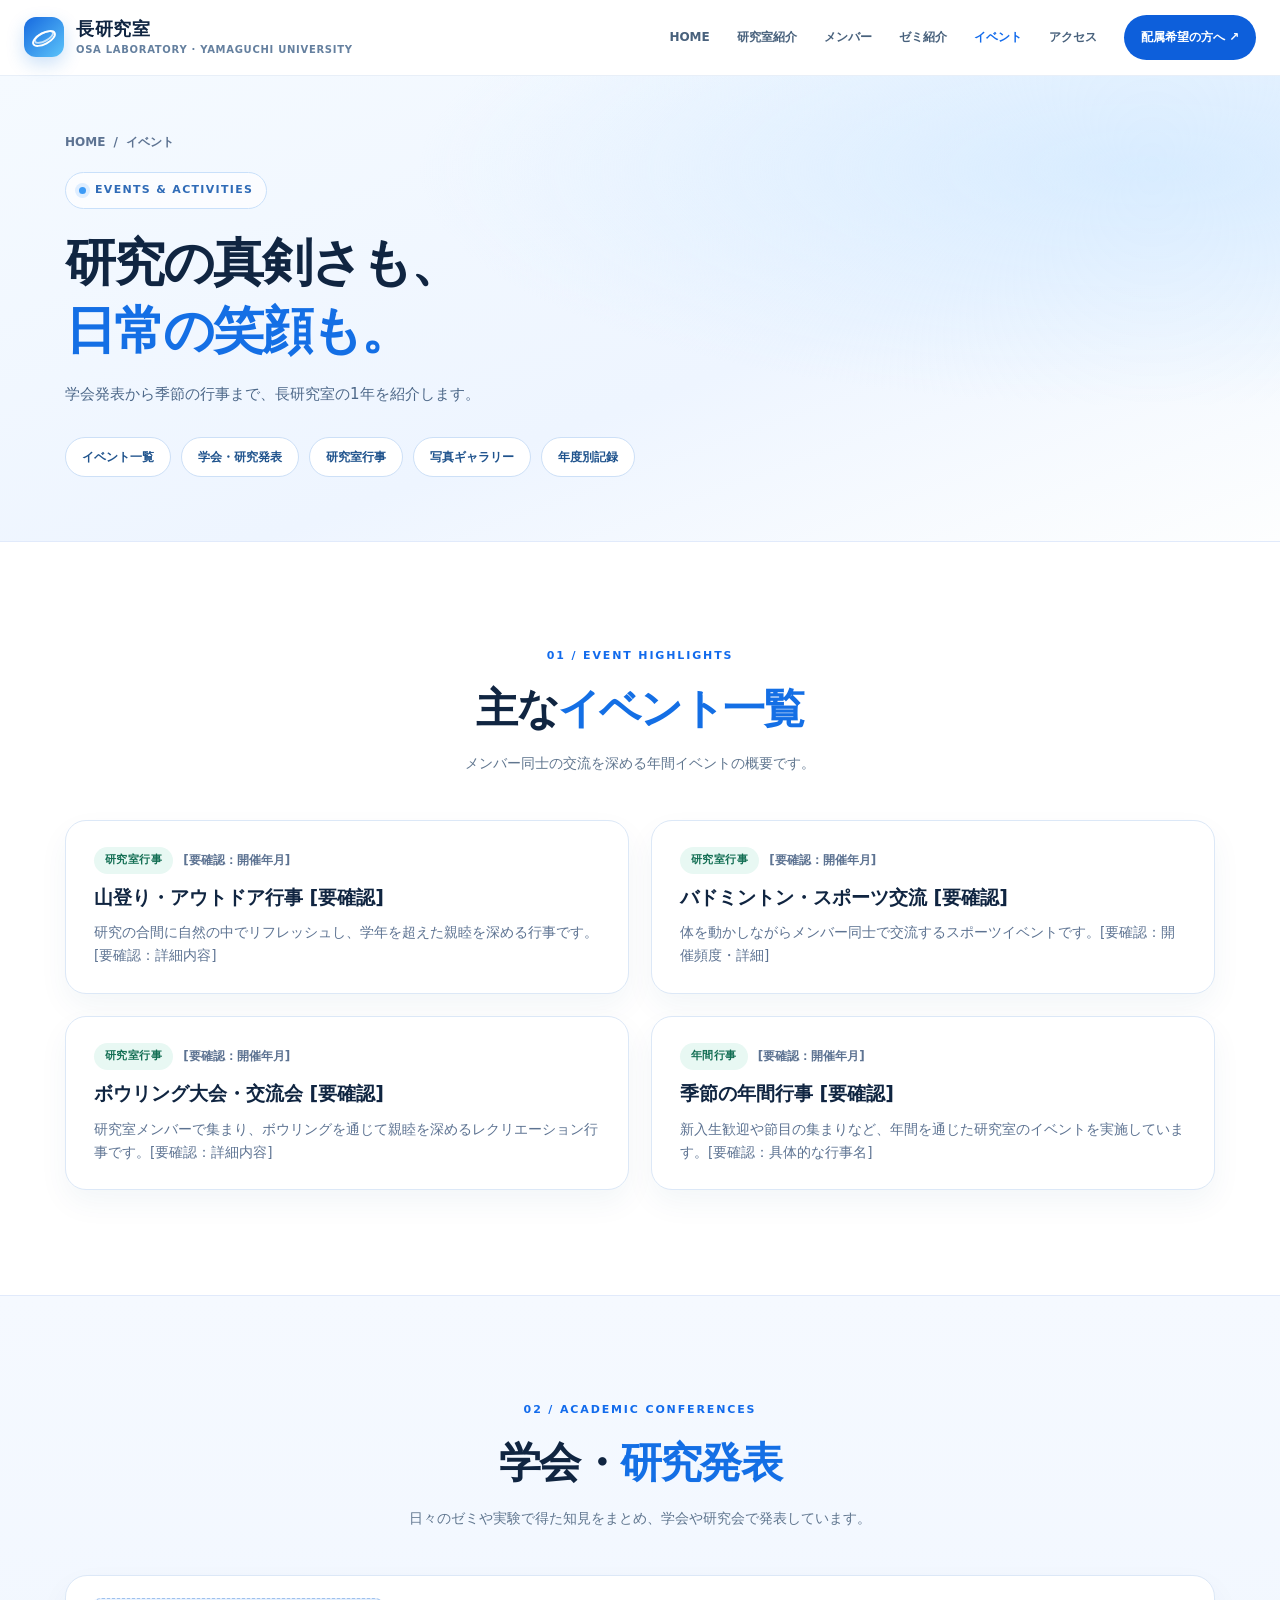
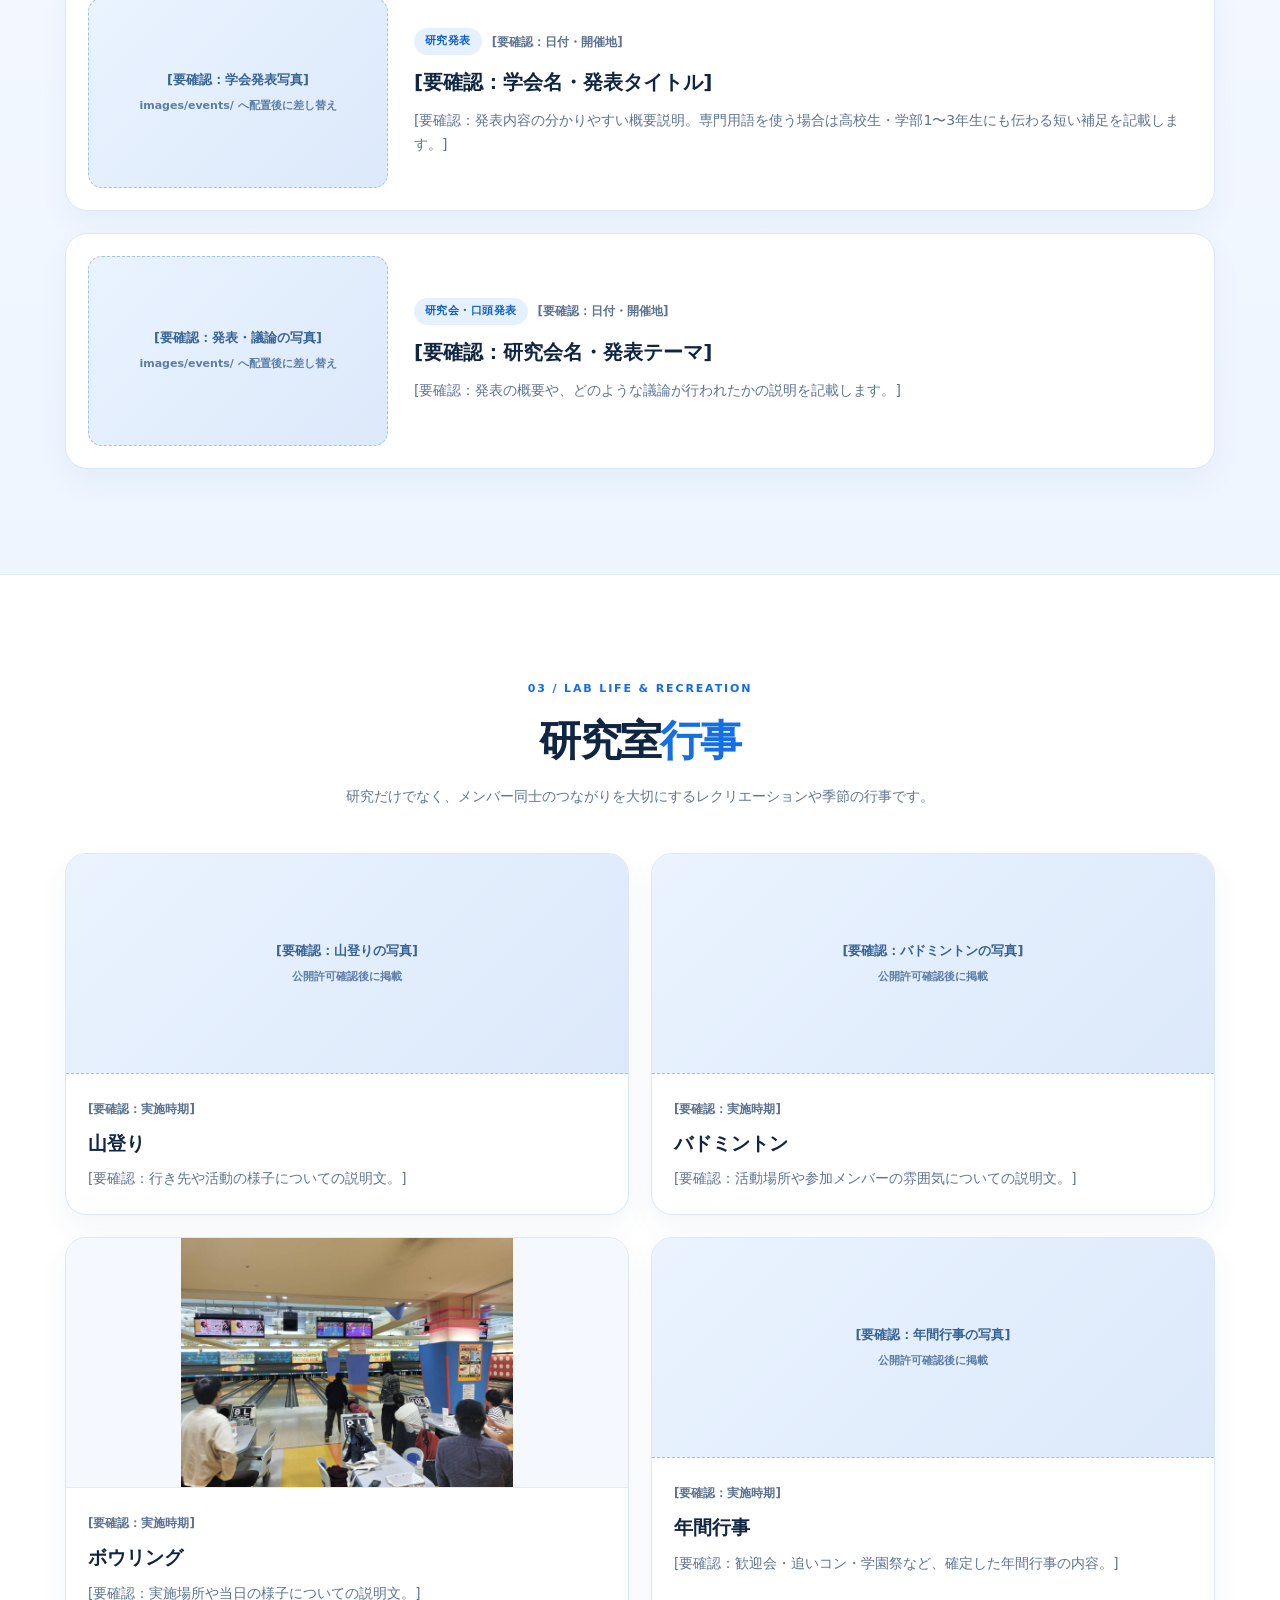
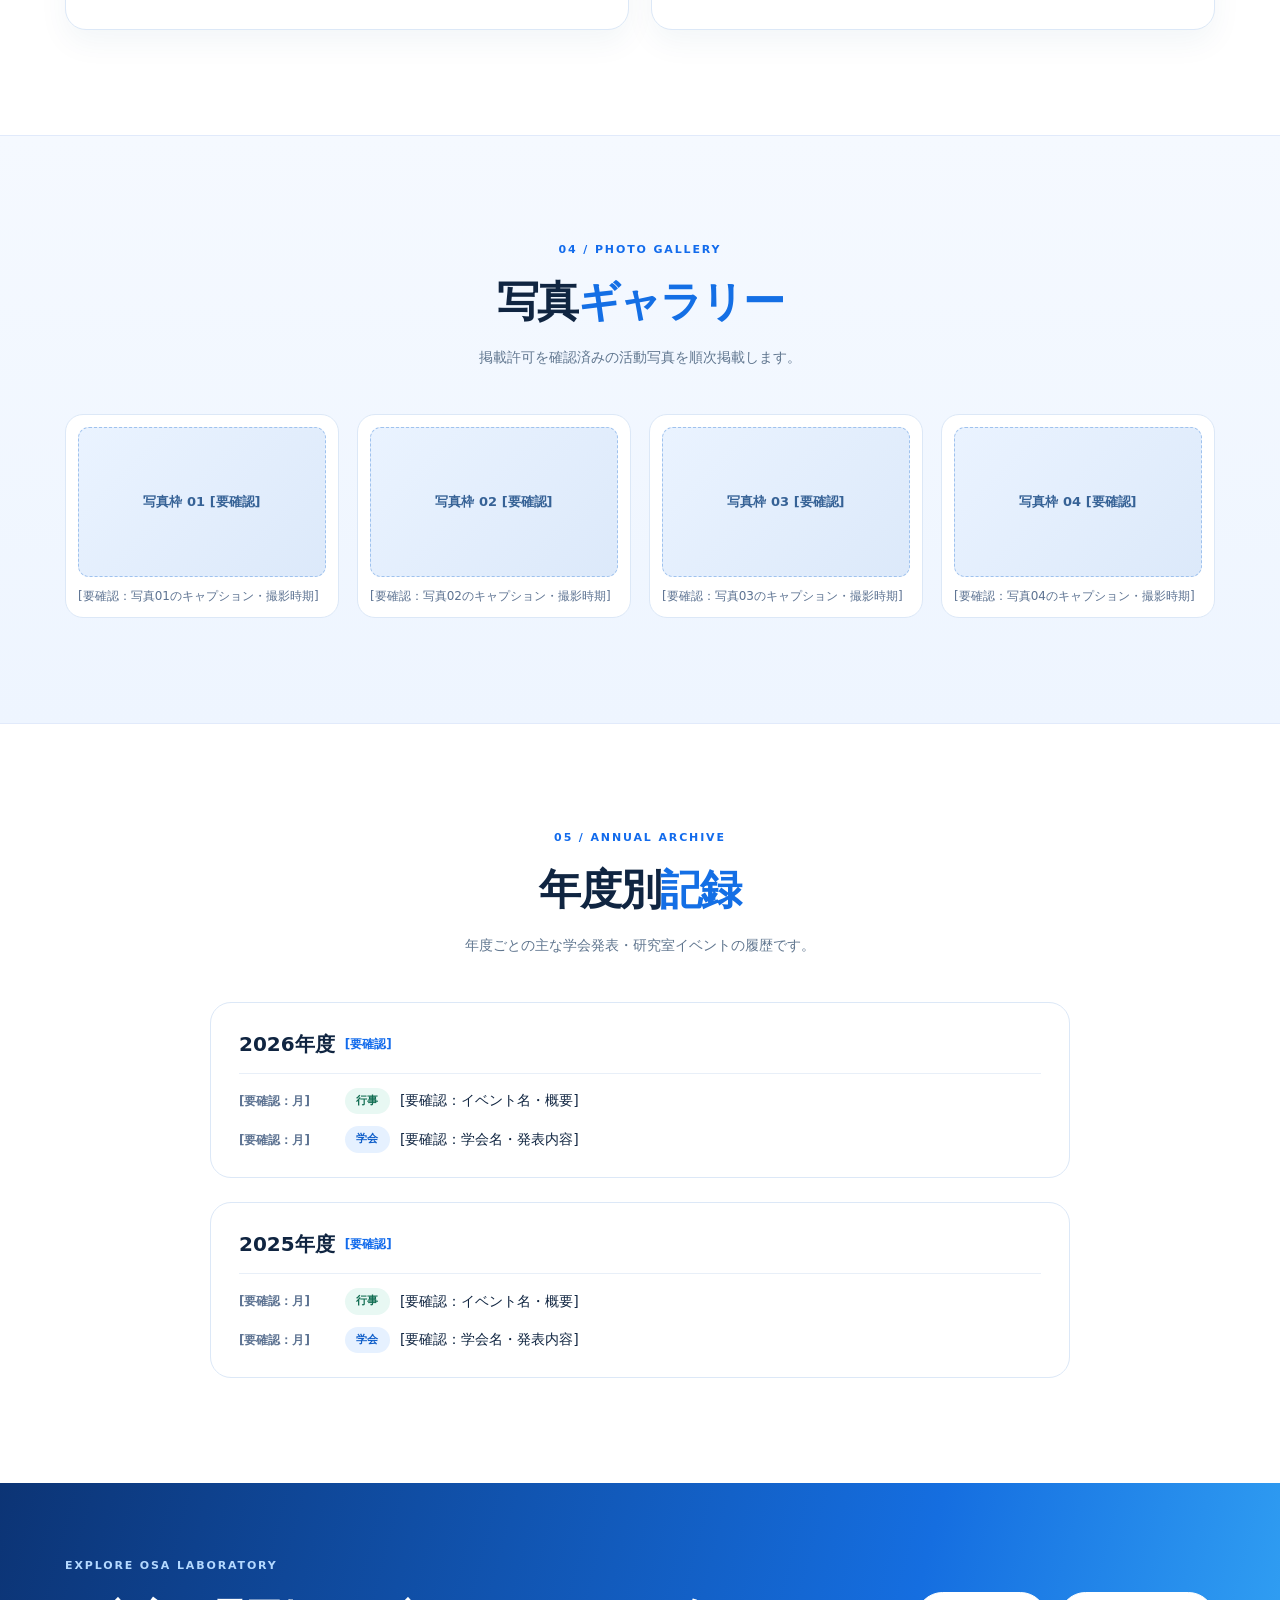
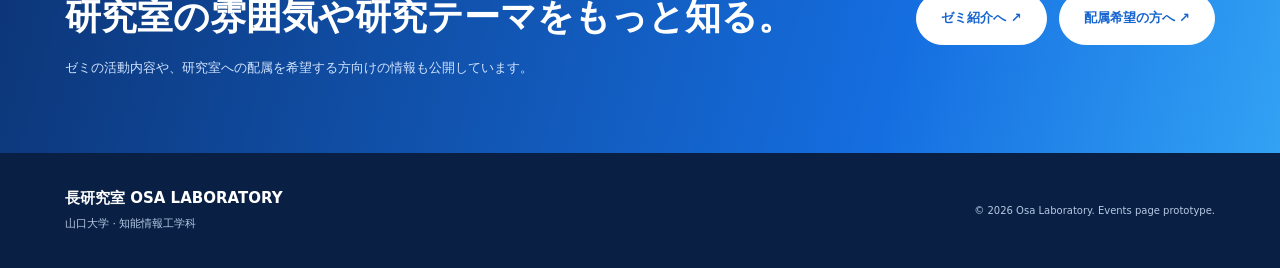
==== commit 6ca8fd07: "イベントページの更新とボウリング写真の表示調整" ====
--- a/lab_website/events.html
+++ b/lab_website/events.html
@@ -69,21 +69,11 @@
                     <div class="section-head">
                         <div class="micro">01 / EVENT HIGHLIGHTS</div>
                         <h2>主な<span class="blue-span">イベント一覧</span></h2>
-                        <p>研究発表の機会と、メンバー同士の交流を深める年間イベントの概要です。</p>
+                        <p>メンバー同士の交流を深める年間イベントの概要です。</p>
                     </div>
 
                     <div class="events-highlight-grid">
-                        <!-- 差し替え箇所：イベントカード1（確定情報に置き換え） -->
-                        <article class="events-card">
-                            <div class="events-card-meta">
-                                <span class="events-badge events-badge-academic">学会・発表</span>
-                                <time class="events-date">[要確認：開催年月]</time>
-                            </div>
-                            <h3>学会での研究発表 [要確認]</h3>
-                            <p>研究成果を学外の場で発表し、他大学・研究機関の研究者と意見交換を行います。（※学会とは、研究者同士が最新の成果を発表・議論する場です）</p>
-                        </article>
-
-                        <!-- 差し替え箇所：イベントカード2（確定情報に置き換え） -->
+                        <!-- 差し替え箇所：イベントカード1（山登り） -->
                         <article class="events-card">
                             <div class="events-card-meta">
                                 <span class="events-badge events-badge-life">研究室行事</span>
@@ -93,7 +83,7 @@
                             <p>研究の合間に自然の中でリフレッシュし、学年を超えた親睦を深める行事です。[要確認：詳細内容]</p>
                         </article>
 
-                        <!-- 差し替え箇所：イベントカード3（確定情報に置き換え） -->
+                        <!-- 差し替え箇所：イベントカード2（バドミントン） -->
                         <article class="events-card">
                             <div class="events-card-meta">
                                 <span class="events-badge events-badge-life">研究室行事</span>
@@ -103,7 +93,17 @@
                             <p>体を動かしながらメンバー同士で交流するスポーツイベントです。[要確認：開催頻度・詳細]</p>
                         </article>
 
-                        <!-- 差し替え箇所：イベントカード4（確定情報に置き換え） -->
+                        <!-- 差し替え箇所：イベントカード3（ボウリング） -->
+                        <article class="events-card">
+                            <div class="events-card-meta">
+                                <span class="events-badge events-badge-life">研究室行事</span>
+                                <time class="events-date">[要確認：開催年月]</time>
+                            </div>
+                            <h3>ボウリング大会・交流会 [要確認]</h3>
+                            <p>研究室メンバーで集まり、ボウリングを通じて親睦を深めるレクリエーション行事です。[要確認：詳細内容]</p>
+                        </article>
+
+                        <!-- 差し替え箇所：イベントカード4（年間行事） -->
                         <article class="events-card">
                             <div class="events-card-meta">
                                 <span class="events-badge events-badge-life">年間行事</span>
@@ -131,10 +131,6 @@
                             <div class="events-media-placeholder" role="img" aria-label="学会発表の仮画像枠">
                                 <span>[要確認：学会発表写真]<br><small>images/events/ へ配置後に差し替え</small></span>
                             </div>
-                            <!--
-                            【写真入手後の差し替え例】
-                            <img class="events-academic-img" src="images/events/conference-01.jpg" alt="〇〇学会でポスター発表を行う学生の様子">
-                            -->
                             <div class="events-academic-body">
                                 <div class="events-card-meta">
                                     <span class="events-badge events-badge-academic">研究発表</span>
@@ -197,7 +193,17 @@
                             </div>
                         </article>
 
-                        <!-- 差し替え箇所：研究室行事3（年間行事） -->
+                        <!-- 差し替え箇所：研究室行事3（ボウリング・写真反映済み） -->
+                        <article class="events-life-card">
+                            <img class="events-life-img" src="images/events/bowling.jpg" alt="研究室メンバーでボウリングを楽しんでいる様子">
+                            <div class="events-life-body">
+                                <span class="events-date">[要確認：実施時期]</span>
+                                <h3>ボウリング</h3>
+                                <p>[要確認：実施場所や当日の様子についての説明文。]</p>
+                            </div>
+                        </article>
+
+                        <!-- 差し替え箇所：研究室行事4（年間行事） -->
                         <article class="events-life-card">
                             <div class="events-media-placeholder events-media-square" role="img" aria-label="年間行事の仮画像枠">
                                 <span>[要確認：年間行事の写真]<br><small>公開許可確認後に掲載</small></span>
@@ -328,7 +334,7 @@
             </div>
         </footer>
 
-        <!-- スマホ用ハンバーガーメニュー開閉（main.jsはHOME専用要素を参照してエラーになるため、ここではメニュー制御のみ安全に記述） -->
+        <!-- スマホ用ハンバーガーメニュー開閉 -->
         <script>
             const nav = document.getElementById('navigation');
             const menu = document.getElementById('menuButton');
--- a/lab_website/css/events.css
+++ b/lab_website/css/events.css
@@ -198,9 +198,10 @@
 }
 
 /* --- 03. 研究室行事（3カラム） --- */
+/* --- 03. 研究室行事（2列×2行グリッド） --- */
 .events-life-grid {
     display: grid;
-    grid-template-columns: repeat(3, minmax(0, 1fr));
+    grid-template-columns: repeat(2, minmax(0, 1fr));
     gap: 22px;
 }
 
@@ -216,8 +217,18 @@
         border-radius: 0;
         border: 0;
         border-bottom: 1px dashed #9fc2ee;
-        min-height: 180px;
-    }
+        min-height: 220px;
+    }
+
+.events-life-img {
+    width: 100%;
+    height: 250px;
+    max-height: 360px;
+    object-fit: contain;
+    background: #f5f9ff;
+    display: block;
+    border-bottom: 1px solid #e1eafb;
+}
 
 .events-life-body {
     padding: 20px 22px 24px;
@@ -374,3 +385,5 @@
             padding-bottom: 0;
         }
 }
+
+
